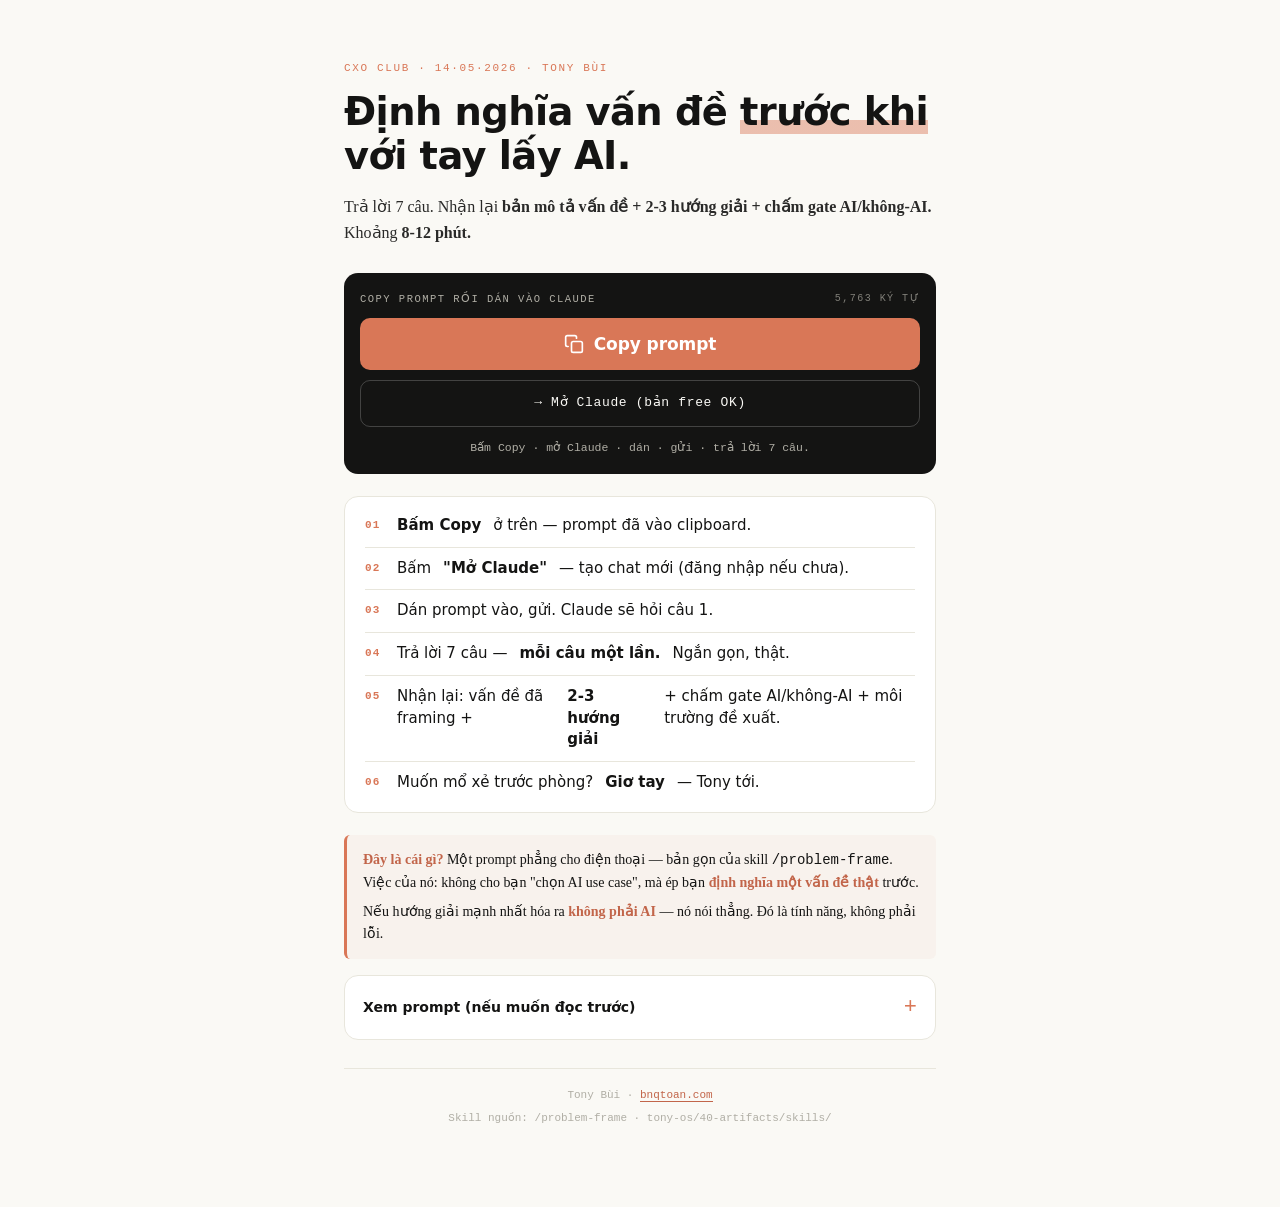
==== refs/dinh-vande.html @ a6f22df6 "refs: dinh-vande.html — phone-friendly landing for the prompt (copy button, steps, claude link)" ====
<!doctype html>
<html lang="vi">
<head>
<meta charset="utf-8" />
<meta name="viewport" content="width=device-width, initial-scale=1, viewport-fit=cover" />
<title>Định nghĩa vấn đề — trước khi với tay lấy AI</title>
<meta name="description" content="Phone prompt cho buổi CXO Club 2026-05-14. 7 câu giúp bạn framing một vấn đề thật + chấm gate AI/không-AI + đề xuất 2-3 hướng giải." />
<meta name="theme-color" content="#faf9f5" />
<style>
  :root {
    --dark: #141413;
    --light: #faf9f5;
    --mid: #b0aea5;
    --light-gray: #e8e6dc;
    --orange: #d97757;
    --orange-deep: #c2654a;
    --green: #788c5d;
    --font-head: "Be Vietnam Pro", "Poppins", system-ui, sans-serif;
    --font-body: "Lora", "Be Vietnam Pro", Georgia, serif;
    --font-mono: "JetBrains Mono", ui-monospace, SFMono-Regular, Menlo, monospace;
    --radius: 14px;
  }
  @import url("https://fonts.googleapis.com/css2?family=Be+Vietnam+Pro:wght@400;600;700;800&family=JetBrains+Mono:wght@400;600&family=Lora:wght@400;600&display=swap");

  * { box-sizing: border-box; }
  html, body { margin: 0; padding: 0; }
  body {
    font-family: var(--font-body);
    background: var(--light); color: var(--dark);
    line-height: 1.6;
    -webkit-font-smoothing: antialiased;
    padding: env(safe-area-inset-top) env(safe-area-inset-right) env(safe-area-inset-bottom) env(safe-area-inset-left);
  }
  main {
    max-width: 640px;
    margin: 0 auto;
    padding: 28px 20px 80px;
  }
  .kicker {
    font-family: var(--font-mono);
    font-size: 11px;
    letter-spacing: 0.15em;
    text-transform: uppercase;
    color: var(--orange);
    margin-bottom: 12px;
  }
  h1 {
    font-family: var(--font-head);
    font-weight: 800;
    font-size: clamp(1.6rem, 6vw, 2.2rem);
    line-height: 1.15;
    letter-spacing: -0.015em;
    margin: 0 0 16px;
  }
  h1 .u-orange {
    background-image: linear-gradient(transparent 70%, rgba(217,119,87,0.45) 70%);
    background-repeat: no-repeat;
    background-size: 100% 100%;
  }
  .lede {
    font-size: 16px;
    color: var(--dark);
    opacity: 0.9;
    margin: 0 0 28px;
  }
  .lede b { color: var(--dark); opacity: 1; }

  /* Steps */
  .steps {
    background: #fff;
    border: 1px solid var(--light-gray);
    border-radius: var(--radius);
    padding: 18px 20px;
    margin: 0 0 22px;
  }
  .steps ol {
    list-style: none;
    counter-reset: cc;
    margin: 0; padding: 0;
  }
  .steps li {
    display: flex;
    align-items: flex-start;
    gap: 12px;
    padding: 10px 0;
    border-bottom: 1px solid var(--light-gray);
    counter-increment: cc;
    font-family: var(--font-head);
    font-size: 15px;
    line-height: 1.45;
  }
  .steps li:last-child { border-bottom: none; padding-bottom: 0; }
  .steps li:first-child { padding-top: 0; }
  .steps li::before {
    content: counter(cc, decimal-leading-zero);
    font-family: var(--font-mono);
    font-size: 11px;
    font-weight: 700;
    letter-spacing: 0.1em;
    color: var(--orange);
    flex-shrink: 0;
    margin-top: 3px;
    min-width: 20px;
  }
  .steps li b { font-weight: 700; }

  /* Copy block */
  .copy-card {
    background: var(--dark);
    color: var(--light);
    border-radius: var(--radius);
    padding: 18px 16px;
    margin: 0 0 22px;
  }
  .copy-card .copy-label {
    font-family: var(--font-mono);
    font-size: 10.5px;
    letter-spacing: 0.14em;
    text-transform: uppercase;
    color: var(--mid);
    margin-bottom: 10px;
    display: flex;
    justify-content: space-between;
    align-items: center;
  }
  .copy-card .copy-label span.char-count { font-size: 10px; opacity: 0.7; }
  .copy-card .copy-btn {
    width: 100%;
    background: var(--orange);
    color: #fff;
    border: none;
    border-radius: 10px;
    padding: 16px 18px;
    font-family: var(--font-head);
    font-weight: 700;
    font-size: 17px;
    letter-spacing: -0.005em;
    cursor: pointer;
    transition: background 0.15s, transform 0.05s;
    -webkit-tap-highlight-color: transparent;
    display: flex;
    align-items: center;
    justify-content: center;
    gap: 10px;
  }
  .copy-card .copy-btn:hover { background: var(--orange-deep); }
  .copy-card .copy-btn:active { transform: scale(0.98); }
  .copy-card .copy-btn.copied {
    background: var(--green);
  }
  .copy-card .copy-btn .icon {
    width: 20px; height: 20px; flex-shrink: 0;
  }
  .copy-card .open-claude {
    display: block;
    width: 100%;
    margin-top: 10px;
    text-align: center;
    padding: 12px;
    background: transparent;
    color: var(--light);
    border: 1.5px solid rgba(255,255,255,0.2);
    border-radius: 10px;
    text-decoration: none;
    font-family: var(--font-mono);
    font-size: 13px;
    letter-spacing: 0.05em;
  }
  .copy-card .open-claude:hover { border-color: rgba(255,255,255,0.4); }
  .copy-card .helper {
    margin-top: 12px;
    font-family: var(--font-mono);
    font-size: 11.5px;
    color: var(--mid);
    line-height: 1.5;
    text-align: center;
  }

  /* Prompt preview (collapsible) */
  details.prompt-details {
    background: #fff;
    border: 1px solid var(--light-gray);
    border-radius: var(--radius);
    margin: 0 0 22px;
    overflow: hidden;
  }
  details.prompt-details > summary {
    list-style: none;
    cursor: pointer;
    padding: 14px 18px;
    font-family: var(--font-head);
    font-weight: 600;
    font-size: 14px;
    display: flex;
    justify-content: space-between;
    align-items: center;
    -webkit-tap-highlight-color: transparent;
  }
  details.prompt-details > summary::-webkit-details-marker { display: none; }
  details.prompt-details > summary::after {
    content: "+"; font-family: var(--font-mono); font-size: 22px; color: var(--orange); font-weight: 400;
  }
  details.prompt-details[open] > summary::after { content: "−"; }
  details.prompt-details pre {
    margin: 0;
    padding: 16px 18px;
    background: var(--light);
    border-top: 1px solid var(--light-gray);
    font-family: var(--font-mono);
    font-size: 12px;
    line-height: 1.55;
    white-space: pre-wrap;
    word-wrap: break-word;
    color: var(--dark);
    max-height: 50vh;
    overflow-y: auto;
  }

  /* About block */
  .about {
    border-left: 3px solid var(--orange);
    background: rgba(217,119,87,0.05);
    padding: 14px 16px;
    border-radius: 6px;
    margin: 0 0 16px;
  }
  .about p {
    margin: 0;
    font-size: 14px;
    line-height: 1.55;
  }
  .about p + p { margin-top: 8px; }
  .about b { color: var(--orange-deep); }

  footer {
    margin-top: 28px;
    padding-top: 18px;
    border-top: 1px solid var(--light-gray);
    font-family: var(--font-mono);
    font-size: 11px;
    color: var(--mid);
    text-align: center;
    line-height: 1.6;
  }
  footer a { color: var(--orange-deep); text-decoration: none; border-bottom: 1px solid currentColor; }

  @media (min-width: 720px) {
    main { padding: 60px 24px 80px; }
    h1 { font-size: 2.4rem; }
  }
</style>
</head>
<body>

<main>
  <div class="kicker">CXO Club · 14·05·2026 · Tony Bùi</div>
  <h1>Định nghĩa vấn đề <span class="u-orange">trước khi</span> với tay lấy AI.</h1>
  <p class="lede">Trả lời 7 câu. Nhận lại <b>bản mô tả vấn đề + 2-3 hướng giải + chấm gate AI/không-AI.</b> Khoảng <b>8-12 phút.</b></p>

  <div class="copy-card">
    <div class="copy-label">
      <span>Copy prompt rồi dán vào Claude</span>
      <span class="char-count" id="charCount"></span>
    </div>
    <button class="copy-btn" id="copyBtn" type="button" onclick="copyPrompt()">
      <svg class="icon" viewBox="0 0 24 24" fill="none" stroke="currentColor" stroke-width="2" stroke-linecap="round" stroke-linejoin="round" aria-hidden="true">
        <rect x="9" y="9" width="13" height="13" rx="2"/>
        <path d="M5 15H4a2 2 0 0 1-2-2V4a2 2 0 0 1 2-2h9a2 2 0 0 1 2 2v1"/>
      </svg>
      <span id="copyBtnText">Copy prompt</span>
    </button>
    <a class="open-claude" href="https://claude.ai/new" target="_blank" rel="noopener">→ Mở Claude (bản free OK)</a>
    <div class="helper">Bấm Copy · mở Claude · dán · gửi · trả lời 7 câu.</div>
  </div>

  <ol class="steps">
    <li><b>Bấm Copy</b> ở trên — prompt đã vào clipboard.</li>
    <li>Bấm <b>"Mở Claude"</b> — tạo chat mới (đăng nhập nếu chưa).</li>
    <li>Dán prompt vào, gửi. Claude sẽ hỏi câu 1.</li>
    <li>Trả lời 7 câu — <b>mỗi câu một lần.</b> Ngắn gọn, thật.</li>
    <li>Nhận lại: vấn đề đã framing + <b>2-3 hướng giải</b> + chấm gate AI/không-AI + môi trường đề xuất.</li>
    <li>Muốn mổ xẻ trước phòng? <b>Giơ tay</b> — Tony tới.</li>
  </ol>

  <div class="about">
    <p><b>Đây là cái gì?</b> Một prompt phẳng cho điện thoại — bản gọn của skill <code>/problem-frame</code>. Việc của nó: không cho bạn "chọn AI use case", mà ép bạn <b>định nghĩa một vấn đề thật</b> trước.</p>
    <p>Nếu hướng giải mạnh nhất hóa ra <b>không phải AI</b> — nó nói thẳng. Đó là tính năng, không phải lỗi.</p>
  </div>

  <details class="prompt-details">
    <summary>Xem prompt (nếu muốn đọc trước)</summary>
    <pre id="promptText">Bạn là cố vấn giúp tôi ĐỊNH NGHĨA MỘT vấn đề lớn cho thật rõ — TRƯỚC khi tôi quyết định có dùng AI hay không. Coi AI như một cây búa: nó giỏi việc phán đoán, ngôn ngữ, tổng hợp — nhưng vô dụng với những thứ như &quot;thiếu một quyết định&quot;, &quot;thiếu người&quot;, &quot;động lực sai&quot;, &quot;dữ liệu chưa có&quot;, &quot;định giá sai&quot;. Việc của bạn là giúp tôi viết vấn đề ra rõ ràng, rồi nói thẳng AI có phải đúng công cụ không. Nếu không phải — hãy nói thẳng.

QUY TẮC:
- Hỏi tôi TỪNG CÂU MỘT theo thứ tự dưới đây. Đợi tôi trả lời rồi mới hỏi câu tiếp. Đừng hỏi gộp.
- Nếu câu 1 tôi trả lời bằng một GIẢI PHÁP (&quot;tôi cần một công cụ AI làm X&quot;) thay vì một TRIỆU CHỨNG, hãy hỏi lại một lần: &quot;Đó là giải pháp. Vấn đề nó định sửa là gì — bạn nhìn thấy được gì?&quot;
- Trả lời bằng tiếng Việt, giọng thân thiện, ngang hàng (xưng &quot;mình&quot; / gọi &quot;bạn&quot;). Không lên lớp.
- Sau câu 7, tóm tắt lại 7 ô cho tôi xác nhận. Tôi sửa một lần, rồi bạn làm phần sau.

7 CÂU HỎI:
1. Vấn đề là gì? Một câu — TRIỆU CHỨNG bạn nhìn thấy được, không phải giải pháp bạn muốn. (Ví dụ đúng: &quot;Nhân viên sales mất 6 tiếng mỗi tuần làm báo giá bằng tay&quot;. Ví dụ sai: &quot;Mình cần một AI làm báo giá&quot;.)
2. Ai chịu cái đau này, và bao lâu một lần? Vai trò nào, mấy người, mấy lần một tuần hoặc một tháng?
3. Hiện tại đang chống chế thế nào? Người ta làm gì để xoay sở — bảng tính? một bạn junior gánh? hay sống chung với nó?
4. Theo bạn, gốc rễ là gì? Đoán một cái: quy trình hở? thiếu công cụ? động lực sai? thiếu người? (Đoán thô cũng được, nhưng phải chốt một cái.)
5. Không làm gì thì 12 tháng tới mất gì? Tiền, giờ, deal mất, khách rời, rủi ro, hay tinh thần. Nếu không định lượng được — nói vậy; đó là tín hiệu vấn đề này có thể chưa phải lớn nhất.
6. &quot;Xong&quot; trong 30 ngày trông thế nào? Một trạng thái quan sát được — một con số, một cái ai đó chỉ tay vào được. (&quot;Báo giá xong dưới 1 tiếng&quot; — không phải &quot;mọi thứ đỡ hơn&quot;.)
7. Bối cảnh công ty: quy mô (bao nhiêu người), giai đoạn, ngành, và các công cụ chính bạn đang dùng (CRM, kế toán, quản lý dự án, chat, tài liệu)?

SAU KHI TÔI XÁC NHẬN 7 Ô, làm 3 việc:

VIỆC 1 — Viết lại &quot;BẢN MÔ TẢ VẤN ĐỀ&quot; gọn gàng theo 7 ô trên (mỗi ô vài dòng). Đây là thứ tôi sẽ copy về.

VIỆC 2 — Đề xuất 2-3 HƯỚNG GIẢI khác nhau VỀ BẢN CHẤT. Ví dụ:
  - một hướng sửa QUY TRÌNH / TỔ CHỨC (đổi ai làm, làm khi nào, hoặc đổi động lực — không cần phần mềm)
  - một hướng MUA / CẤU HÌNH công cụ có sẵn (ít phải build)
  - một hướng DỰNG MÔI TRƯỜNG AI (không phải &quot;dùng AI&quot; chung chung, mà chỉ rõ: setup kiểu gì)
  Nếu cái giá của việc không làm gì (câu 5) là thấp, thêm hướng thứ tư: &quot;Không làm gì — chấp nhận cái giá đó.&quot;
  Với hướng AI: hãy CỤ THỂ — nó là việc kiểu gì (ví dụ: &quot;phân tích tài chính P&amp;L&quot;, &quot;tổng hợp lịch sử khách trước renewal call&quot;, &quot;phân loại feedback khách&quot;, &quot;chuẩn bị tài liệu họp&quot;, &quot;review hợp đồng&quot;, &quot;digest pipeline hàng tuần&quot;...), output ra cái gì, ai dùng. Đừng nói &quot;AI sẽ giúp&quot; — nói &quot;AI làm X, ra Y, người Z dùng&quot;.

VIỆC 3 — Với MỖI hướng, chấm điểm trên 5 CÂU &quot;ĐÂY CÓ PHẢI VẤN ĐỀ AI KHÔNG&quot;:
  1. Nút thắt thật sự là phán đoán / ngôn ngữ / tổng hợp — hay là quyết định còn thiếu / người còn thiếu / một project dọn dữ liệu / động lực sai?
  2. Có lặp lại đủ nhiều để đáng build không? (Một lần → làm tay. Dưới 2 lần một tuần → đừng build gì cả.)
  3. Dữ liệu/đầu vào có sẵn không — hay phải làm một project dọn dữ liệu trước? (Nếu có, ĐÓ mới là việc thật, không phải AI.)
  4. Ai dùng kết quả, và sai có ai quan tâm không? (Khách hàng / pháp lý → bắt buộc có người kiểm → đổi cách làm.)
  5. Claude sẽ làm CỤ THỂ cái gì ở đây — và CÁI GÌ phải để con người làm? (Nêu rõ phần phán đoán KHÔNG được tự động hóa.)
  Rồi cho mỗi hướng một verdict: ✅ nên làm / ⚠️ làm nhưng có lưu ý / ❌ không phải vấn đề AI — sửa [X] trước / 🅿️ gác lại, chấp nhận cái giá lúc này.

VIỆC 4 — NẾU một hướng là &quot;dựng môi trường AI&quot; và nó qua được 5 câu gate: ĐỪNG dừng ở &quot;dùng Claude cho việc này&quot;. Đừng nghĩ theo kiểu use case lẻ — nghĩ theo kiểu MÔI TRƯỜNG dựng một lần. Chỉ rõ 4 thứ:
  a) BỀ MẶT — chạy ở đâu? Chọn một:
     • Claude chat (claude.ai, web/điện thoại) — việc một lần, không build gì. NẾU không lặp lại → dừng ở đây.
     • Claude Cowork (app desktop, mọi gói trả phí) — agentic, đọc/ghi file local + app đã kết nối (Drive, Gmail, Slack, Notion, Chrome), tự lên kế hoạch, ra file/bảng hoàn chỉnh. Không cần code. Dành cho người KHÔNG kỹ thuật. → mặc định cho phần lớn use case của sếp.
     • Một SKILL + một MCP server — skill = quy trình lưu sẵn ai cũng gọi được; MCP server = bộ nối để Claude đọc/ghi HỆ THỐNG RIÊNG của bạn (CRM, billing, API nội bộ) y như nó đọc Drive. Build một lần (lập trình viên làm), rồi cả team dùng — kể cả người không kỹ thuật, dùng trong Cowork. → khi việc lặp lại CÙNG MỘT HÌNH DẠNG và cần chạm vào hệ thống riêng.
     • Claude Code (terminal, máy lập trình viên) — khi việc dính tới code/repo trực tiếp, hoặc đây là nơi build skill/MCP cho người khác dùng.
     • Routine (chạy theo lịch / theo trigger, trên cloud Anthropic) — chạy KHÔNG cần ai có mặt: theo cron, theo webhook, theo sự kiện GitHub. Build bản thủ công (Cowork hoặc skill+MCP) TRƯỚC, rồi mới bọc thành Routine.
  b) KẾT NỐI — Claude thấy/chạm được cái gì mà KHÔNG cần dặn lại mỗi lần? (data, app, hệ thống nào)
  c) SKILL DÙNG LẠI — quy trình là gì, lưu lại sao cho nó thành cái nút bấm chứ không phải giải thích lại mỗi lần?
  d) RANH GIỚI — Claude tự làm phần nào, phần nào LUÔN cần người? (lấy từ câu gate 4–5)
  Nếu chưa điền đủ 4 thứ — nói thẳng cái nào còn TBD. Đó là việc cần làm rõ tiếp theo.

CUỐI CÙNG — một đoạn ngắn: bạn sẽ bắt đầu từ hướng nào, và đánh đổi khó nhất là gì. NẾU hướng mạnh nhất KHÔNG phải AI, hãy nói thẳng: &quot;Đòn bẩy lớn nhất của bạn ở đây không phải AI — mà là [X]. AI nhặt phần [Y] sau khi bạn sửa cái kia.&quot;

Bắt đầu bằng câu hỏi 1. Đừng nói gì khác trước đó.</pre>
  </details>

  <footer>
    <div>Tony Bùi · <a href="https://bnqtoan.com" target="_blank" rel="noopener">bnqtoan.com</a></div>
    <div style="margin-top:6px">Skill nguồn: <code>/problem-frame</code> · tony-os/40-artifacts/skills/</div>
  </footer>
</main>

<script>
const PROMPT_TEXT = document.getElementById('promptText').textContent;
document.getElementById('charCount').textContent = PROMPT_TEXT.length.toLocaleString() + ' ký tự';

async function copyPrompt() {
  const btn = document.getElementById('copyBtn');
  const txt = document.getElementById('copyBtnText');
  try {
    await navigator.clipboard.writeText(PROMPT_TEXT);
    btn.classList.add('copied');
    txt.textContent = '✓ Đã copy — mở Claude và dán';
    setTimeout(() => {
      btn.classList.remove('copied');
      txt.textContent = 'Copy prompt';
    }, 3000);
  } catch (e) {
    // fallback: select-all in the <pre>
    const pre = document.getElementById('promptText');
    const r = document.createRange(); r.selectNodeContents(pre);
    const sel = window.getSelection(); sel.removeAllRanges(); sel.addRange(r);
    txt.textContent = 'Bôi đen prompt phía dưới rồi Copy';
    document.querySelector('details.prompt-details').open = true;
    pre.scrollIntoView({ behavior: 'smooth', block: 'center' });
  }
}
</script>

</body>
</html>
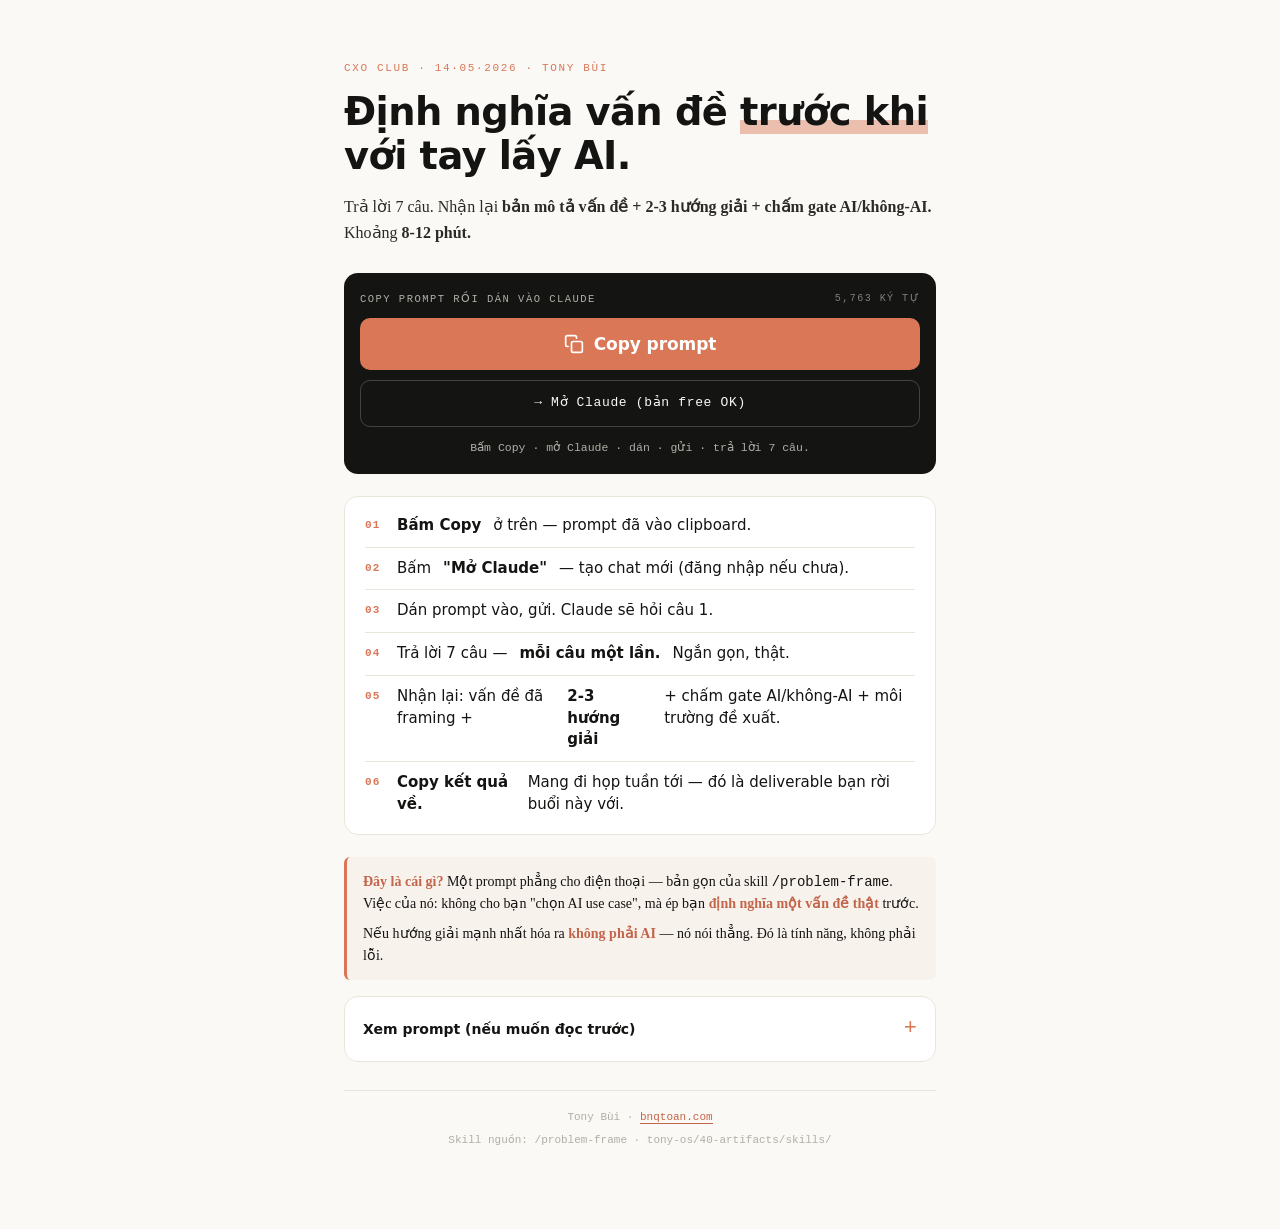
==== commit dddc6ea1: "Drop live-dissection 'giơ tay' step — 20-min slot too tight; demo slide now walks 2 prepared example" ====
--- a/refs/dinh-vande.html
+++ b/refs/dinh-vande.html
@@ -279,7 +279,7 @@
     <li>Dán prompt vào, gửi. Claude sẽ hỏi câu 1.</li>
     <li>Trả lời 7 câu — <b>mỗi câu một lần.</b> Ngắn gọn, thật.</li>
     <li>Nhận lại: vấn đề đã framing + <b>2-3 hướng giải</b> + chấm gate AI/không-AI + môi trường đề xuất.</li>
-    <li>Muốn mổ xẻ trước phòng? <b>Giơ tay</b> — Tony tới.</li>
+    <li><b>Copy kết quả về.</b> Mang đi họp tuần tới — đó là deliverable bạn rời buổi này với.</li>
   </ol>
 
   <div class="about">
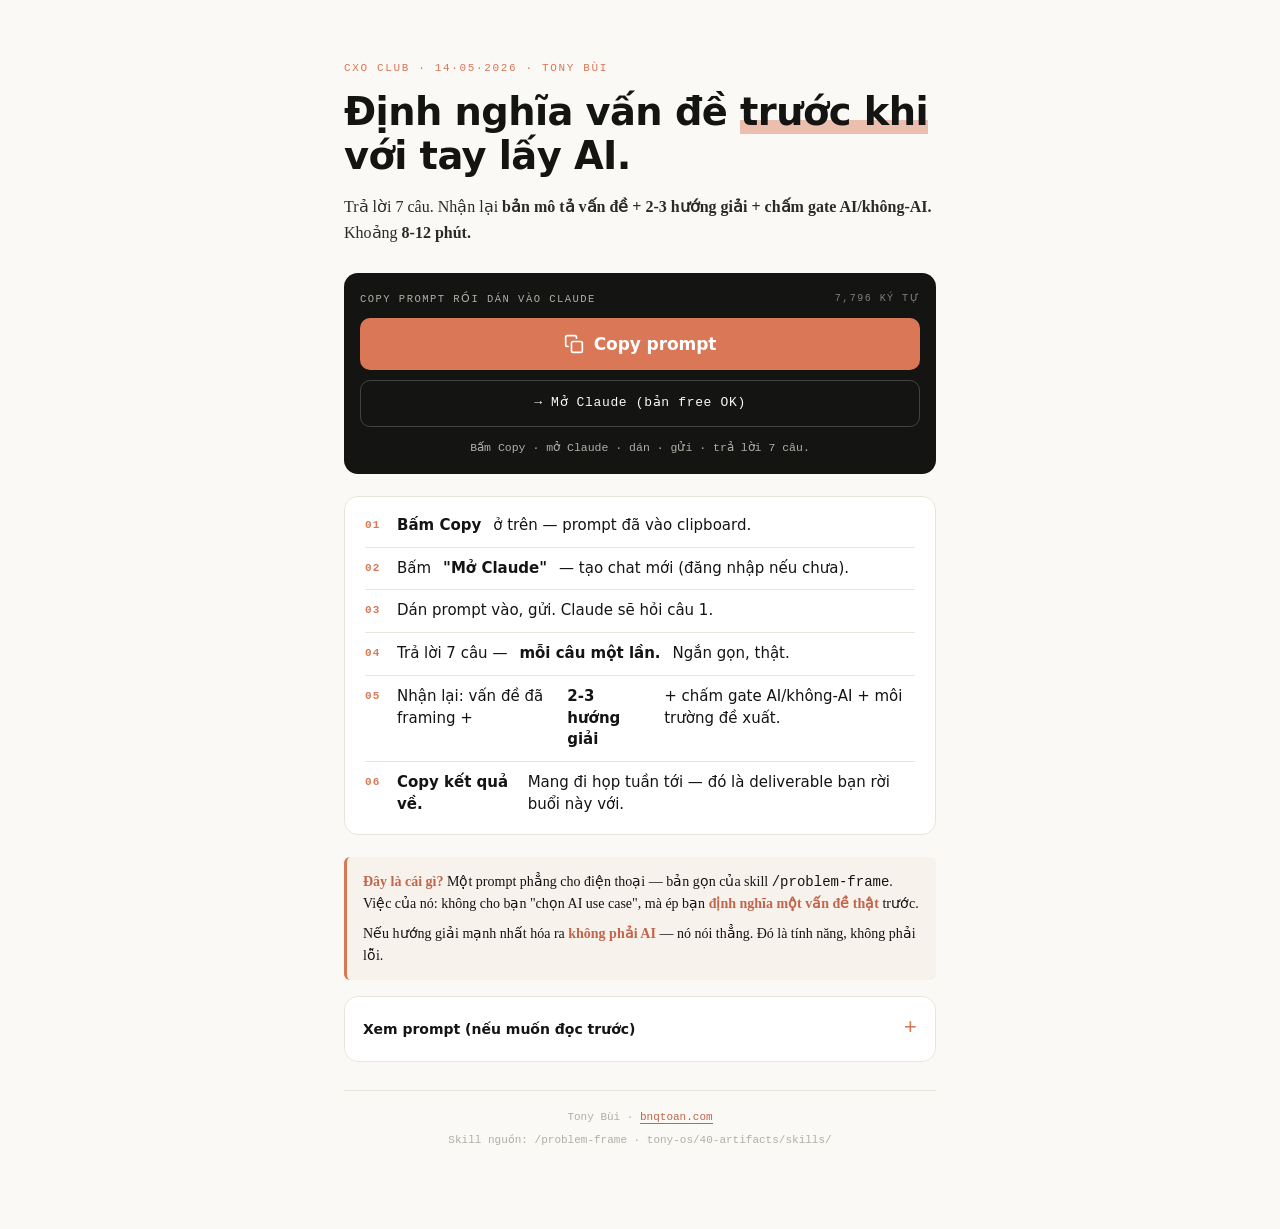
==== commit ab845a58: "Prompt v2: Q7c personal/team + comfort scale → Claude-eco-first for personal, web search for buy-lis" ====
--- a/refs/dinh-vande.html
+++ b/refs/dinh-vande.html
@@ -304,18 +304,40 @@
 4. Theo bạn, gốc rễ là gì? Đoán một cái: quy trình hở? thiếu công cụ? động lực sai? thiếu người? (Đoán thô cũng được, nhưng phải chốt một cái.)
 5. Không làm gì thì 12 tháng tới mất gì? Tiền, giờ, deal mất, khách rời, rủi ro, hay tinh thần. Nếu không định lượng được — nói vậy; đó là tín hiệu vấn đề này có thể chưa phải lớn nhất.
 6. &quot;Xong&quot; trong 30 ngày trông thế nào? Một trạng thái quan sát được — một con số, một cái ai đó chỉ tay vào được. (&quot;Báo giá xong dưới 1 tiếng&quot; — không phải &quot;mọi thứ đỡ hơn&quot;.)
-7. Bối cảnh công ty: quy mô (bao nhiêu người), giai đoạn, ngành, và các công cụ chính bạn đang dùng (CRM, kế toán, quản lý dự án, chat, tài liệu)?
-
-SAU KHI TÔI XÁC NHẬN 7 Ô, làm 3 việc:
+7. Bối cảnh công ty + cách triển khai. Trả lời 3 phần một lần:
+   (a) Quy mô (bao nhiêu người), giai đoạn, ngành.
+   (b) Các công cụ chính đang dùng (CRM, kế toán, quản lý dự án, chat, tài liệu — tên cụ thể nếu nhớ).
+   (c) Vấn đề này là CÁ NHÂN bạn dùng, hay cả TEAM dùng? Nếu team — bạn THOẢI MÁI ĐẾN ĐÂU với &quot;build tool riêng&quot; (skill / MCP / tích hợp)?
+       - thấp: chỉ muốn mua/dùng SaaS có sẵn, không muốn ai phải custom
+       - trung bình: OK với SaaS có MCP/API mở, sẵn sàng nối thêm AI sau
+       - cao: sẵn sàng để dev nội bộ (hoặc thuê ngoài) build skill/MCP/tool custom
+
+SAU KHI TÔI XÁC NHẬN 7 Ô, làm 4 việc:
 
 VIỆC 1 — Viết lại &quot;BẢN MÔ TẢ VẤN ĐỀ&quot; gọn gàng theo 7 ô trên (mỗi ô vài dòng). Đây là thứ tôi sẽ copy về.
 
-VIỆC 2 — Đề xuất 2-3 HƯỚNG GIẢI khác nhau VỀ BẢN CHẤT. Ví dụ:
-  - một hướng sửa QUY TRÌNH / TỔ CHỨC (đổi ai làm, làm khi nào, hoặc đổi động lực — không cần phần mềm)
-  - một hướng MUA / CẤU HÌNH công cụ có sẵn (ít phải build)
-  - một hướng DỰNG MÔI TRƯỜNG AI (không phải &quot;dùng AI&quot; chung chung, mà chỉ rõ: setup kiểu gì)
-  Nếu cái giá của việc không làm gì (câu 5) là thấp, thêm hướng thứ tư: &quot;Không làm gì — chấp nhận cái giá đó.&quot;
+VIỆC 2 — Đề xuất 2-3 HƯỚNG GIẢI khác nhau VỀ BẢN CHẤT — và CHỌN HƯỚNG ƯU TIÊN theo bối cảnh ở câu 7c:
+
+  Các hướng có thể có:
+  - sửa QUY TRÌNH / TỔ CHỨC (đổi ai làm, làm khi nào, đổi động lực — không cần phần mềm)
+  - MUA / CẤU HÌNH công cụ có sẵn (SaaS, ít phải build)
+  - DỰNG MÔI TRƯỜNG AI (chỉ rõ setup kiểu gì — không nói &quot;dùng AI&quot; chung chung)
+  - KHÔNG LÀM GÌ (nếu cái giá ở câu 5 là thấp)
+
+  QUY TẮC THỨ TỰ — quan trọng:
+  - Nếu câu 7c = CÁ NHÂN → ưu tiên hướng nằm trong HỆ SINH THÁI CLAUDE TRƯỚC (chat / Cowork / skill). Chỉ đề xuất tool ngoài nếu Claude eco thật sự không kham nổi việc đó.
+  - Nếu câu 7c = TEAM → vẫn cân nhắc Claude eco, nhưng MỞ RA tool bên ngoài tuỳ &quot;comfort with custom&quot;:
+      • thấp → ưu tiên SaaS có sẵn, chấp nhận chưa nối AI
+      • trung bình → ưu tiên SaaS CÓ MCP / API mở (để tương lai nối agent)
+      • cao → mở cả hướng skill+MCP custom
+
   Với hướng AI: hãy CỤ THỂ — nó là việc kiểu gì (ví dụ: &quot;phân tích tài chính P&amp;L&quot;, &quot;tổng hợp lịch sử khách trước renewal call&quot;, &quot;phân loại feedback khách&quot;, &quot;chuẩn bị tài liệu họp&quot;, &quot;review hợp đồng&quot;, &quot;digest pipeline hàng tuần&quot;...), output ra cái gì, ai dùng. Đừng nói &quot;AI sẽ giúp&quot; — nói &quot;AI làm X, ra Y, người Z dùng&quot;.
+
+  Với hướng MUA / CẤU HÌNH: kèm 2-3 LỰA CHỌN CỤ THỂ trong category đó, theo thứ tự:
+  1. **Vendor Việt Nam trước** nếu category có lựa chọn VN thật (ví dụ: CRM VN → Misa, Base.vn, Bitrix VN; bán lẻ → KiotViet, Sapo; HR → Tanca, Base HRM; kế toán → MISA SME, Fast)
+  2. **Regional / SEA** nếu VN chưa có lựa chọn fit (Zoho, Lark, Notion plans SEA)
+  3. **Global** nếu cần (HubSpot, Salesforce, Linear, Notion enterprise)
+  Mỗi lựa chọn ghi: tên · 1 câu vì sao fit framing này · có MCP/API mở không (yes/no/không rõ) · price tier (free/$/$$/$$$). NẾU dùng được web search — hãy search để check tên + URL + giá hiện tại. NẾU không search được (free tier không có) — dùng kiến thức của bạn và GHI RÕ &quot;list này dựa trên kiến thức của tôi tới khoảng [tháng/năm], kiểm tra lại trước khi mua&quot;.
 
 VIỆC 3 — Với MỖI hướng, chấm điểm trên 5 CÂU &quot;ĐÂY CÓ PHẢI VẤN ĐỀ AI KHÔNG&quot;:
   1. Nút thắt thật sự là phán đoán / ngôn ngữ / tổng hợp — hay là quyết định còn thiếu / người còn thiếu / một project dọn dữ liệu / động lực sai?
@@ -338,6 +360,10 @@
   Nếu chưa điền đủ 4 thứ — nói thẳng cái nào còn TBD. Đó là việc cần làm rõ tiếp theo.
 
 CUỐI CÙNG — một đoạn ngắn: bạn sẽ bắt đầu từ hướng nào, và đánh đổi khó nhất là gì. NẾU hướng mạnh nhất KHÔNG phải AI, hãy nói thẳng: &quot;Đòn bẩy lớn nhất của bạn ở đây không phải AI — mà là [X]. AI nhặt phần [Y] sau khi bạn sửa cái kia.&quot;
+
+VÀ Ở CUỐI OUTPUT — luôn kèm một dòng disclaimer (in nhỏ, italic):
+
+&gt; *Lưu ý: phân tích này dựa trên thông tin tổng quan bạn cung cấp trong 7 câu — không thay thế tư vấn chuyên sâu (về quy trình, công nghệ, pháp lý, hay vendor). Trước khi quyết định mua / build / thuê — đối chiếu với bối cảnh đầy đủ + người trong cuộc + (nếu cần) consultant chuyên ngành.*
 
 Bắt đầu bằng câu hỏi 1. Đừng nói gì khác trước đó.</pre>
   </details>
